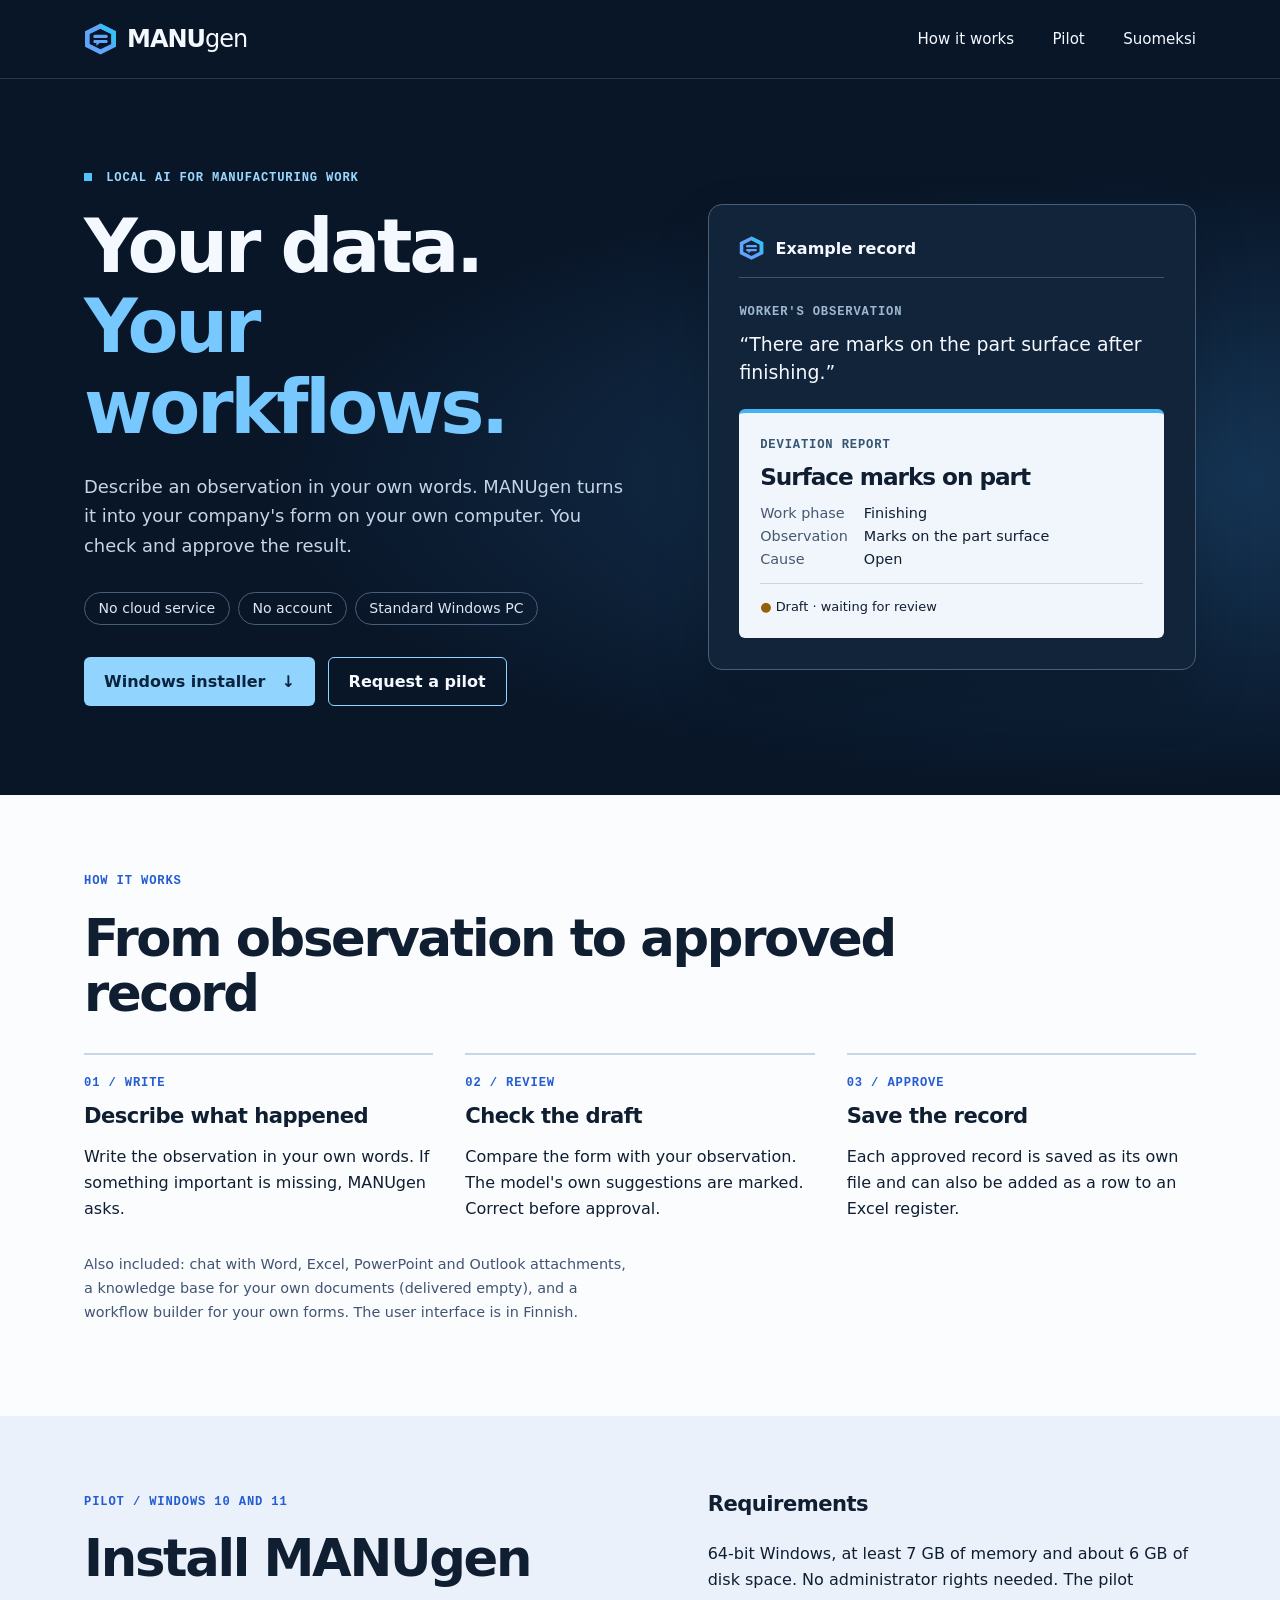
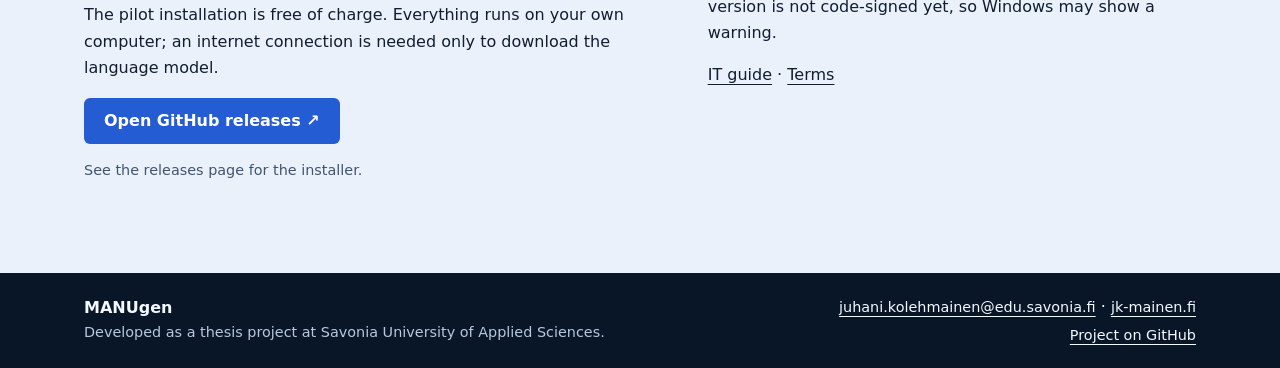
==== docs/en/index.html @ 9ec80f02 "committed english pages aswell" ====
<!doctype html>
<html lang="en">
<head>
<meta charset="utf-8"><meta name="viewport" content="width=device-width,initial-scale=1">
<title>MANUgen · Local AI for manufacturing work</title>
<meta name="description" content="Describe a shop-floor observation in your own words. MANUgen turns it into a draft record on your own computer, without a cloud service.">
<link rel="alternate" hreflang="fi" href="https://juhanikol.github.io/manugen/"><link rel="alternate" hreflang="en" href="https://juhanikol.github.io/manugen/en/">
<link rel="icon" href="../assets/brand-symbol.svg"><link rel="stylesheet" href="../style.css"><script src="../release.js" defer></script>
</head>
<body><a class="skip" href="#content">Skip to content</a>
<header><div class="wrap bar"><a class="wordmark" href="#content"><img src="../assets/brand-symbol-dark.svg" alt="">MANU<span>gen</span></a><nav aria-label="Main menu"><a href="#use">How it works</a><a href="#pilot">Pilot</a><a href="../" hreflang="fi" lang="fi">Suomeksi</a></nav></div></header>
<main id="content"><div class="hero"><div class="wrap intro"><div>
<p class="label"><i></i> Local AI for manufacturing work</p>
<h1>Your data.<br><em>Your<br>workflows.</em></h1>
<p class="lead">Describe an observation in your own words. MANUgen turns it into your company's form on your own computer. You check and approve the result.</p>
<ul class="chips" aria-label="Key facts"><li>No cloud service</li><li>No account</li><li>Standard Windows PC</li></ul>
<div class="actions"><a class="button" href="#pilot">Windows installer <span aria-hidden="true">↓</span></a><a class="button ghost" href="mailto:juhani.kolehmainen@edu.savonia.fi?subject=MANUgen%20pilot">Request a pilot</a></div></div>
<figure class="sample"><figcaption><img src="../assets/brand-symbol-dark.svg" alt=""> Example record</figcaption>
<div class="input"><small>WORKER'S OBSERVATION</small><blockquote>“There are marks on the part surface after finishing.”</blockquote></div>
<div class="sheet"><small>DEVIATION REPORT</small><h2>Surface marks on part</h2><dl><dt>Work phase</dt><dd>Finishing</dd><dt>Observation</dt><dd>Marks on the part surface</dd><dt>Cause</dt><dd>Open</dd></dl><p class="status"><b aria-hidden="true">●</b> Draft · waiting for review</p></div></figure></div></div>

<section class="wrap section" id="use"><p class="label">How it works</p><h2>From observation to approved record</h2>
<div class="steps"><article><span>01 / Write</span><h3>Describe what happened</h3><p>Write the observation in your own words. If something important is missing, MANUgen asks.</p></article>
<article><span>02 / Review</span><h3>Check the draft</h3><p>Compare the form with your observation. The model's own suggestions are marked. Correct before approval.</p></article>
<article><span>03 / Approve</span><h3>Save the record</h3><p>Each approved record is saved as its own file and can also be added as a row to an Excel register.</p></article></div>
<p class="small">Also included: chat with Word, Excel, PowerPoint and Outlook attachments, a knowledge base for your own documents (delivered empty), and a workflow builder for your own forms. The user interface is in Finnish.</p>
</section>

<section class="band" id="pilot"><div class="wrap split install"><div><p class="label">Pilot / Windows 10 and 11</p><h2>Install MANUgen</h2><p>The pilot installation is free of charge. Everything runs on your own computer; an internet connection is needed only to download the language model.</p>
<a class="button" id="release" href="https://github.com/juhanikol/manugen/releases">Open GitHub releases ↗</a><p id="availability" role="status">See the releases page for the installer.</p></div>
<div><h3>Requirements</h3><p>64-bit Windows, at least 7 GB of memory and about 6 GB of disk space. No administrator rights needed. The pilot version is not code-signed yet, so Windows may show a warning.</p>
<p><a href="https://github.com/juhanikol/manugen/blob/main/IT-GUIDE.md">IT guide</a> · <a href="https://github.com/juhanikol/manugen/blob/main/LICENSE">Terms</a></p></div></div></section></main>
<footer><div class="wrap bar"><div><strong>MANUgen</strong><p class="small">Developed as a thesis project at Savonia University of Applied Sciences.</p></div><address><a href="mailto:juhani.kolehmainen@edu.savonia.fi">juhani.kolehmainen@edu.savonia.fi</a> · <a href="https://jk-mainen.fi/">jk-mainen.fi</a><br><a href="https://github.com/juhanikol/manugen">Project on GitHub</a></address></div></footer></body></html>
---- docs/style.css ----
:root{color-scheme:light;--ink:#101e32;--navy:#091628;--blue:#245cd3;--line:#c8d5e4;font-family:"Segoe UI",system-ui,sans-serif;color:var(--ink);background:#fbfcfe}
*{box-sizing:border-box}body,figure,blockquote,dl,dd{margin:0}a{color:inherit;text-underline-offset:4px}a:focus-visible,summary:focus-visible{outline:3px solid #e08b16;outline-offset:4px}.skip{position:absolute;left:1rem;top:-6rem;padding:.8rem;background:white;z-index:2}.skip:focus{top:1rem}.wrap{max-width:1240px;margin:auto;padding-inline:clamp(20px,5vw,80px)}header,.hero,footer{background:var(--navy);color:#f4f8ff}.bar{display:flex;align-items:center;justify-content:space-between;gap:1rem;min-height:78px}.wordmark{display:inline-flex;align-items:center;font-size:24px;font-weight:750;text-decoration:none;letter-spacing:-1px}.wordmark span{font-weight:400}.wordmark img{width:33px;margin-right:10px}nav{display:flex;gap:clamp(.7rem,3vw,2.6rem)}nav a{font-size:.94rem;text-decoration:none}nav a:hover,footer a:hover{text-decoration:underline}.hero{border-top:1px solid #263751;background-image:radial-gradient(ellipse at 88% 56%,#163758 0,transparent 54%)}.intro,.split{display:grid;grid-template-columns:1.12fr 1fr;align-items:center;gap:clamp(2rem,6vw,6rem)}.intro{padding-block:clamp(3.5rem,7vw,7rem)}.label,small,.steps article>span{font:650 .76rem/1.6 ui-monospace,Consolas,monospace;letter-spacing:.07em;text-transform:uppercase}.label{color:var(--blue);margin:0 0 1.2rem}.hero .label{color:#99d8ff}i{display:inline-block;width:8px;height:8px;background:#52c1fa;margin-right:6px}h1,h2,h3{margin:0;line-height:1.08;letter-spacing:-.045em}h1{font-size:clamp(3rem,5.8vw,5.2rem)}h1 em{color:#77c8ff;font-style:normal}p,li{line-height:1.65}.lead{font-size:1.12rem;color:#c5d5e7;max-width:48ch;margin:1.5rem 0 2rem}.button{display:inline-flex;align-items:center;gap:1rem;padding:.86rem 1.25rem;background:var(--blue);color:white;border-radius:6px;font-weight:650;text-decoration:none}.hero .button{background:#91d5ff;color:#0b233d}.button:hover{filter:brightness(.92)}.sample{border:1px solid #47607a;border-radius:14px;background:#12243a;padding:clamp(1rem,2.4vw,2rem);box-shadow:0 26px 55px #0003}.sample figcaption{display:flex;gap:.7rem;align-items:center;border-bottom:1px solid #405168;padding-bottom:1rem;font-weight:650}.sample img{width:25px}.input{padding:1.4rem 0}.input small{color:#9eb8d1}blockquote{font-size:1.18rem;line-height:1.45;margin-top:.55rem}.sheet{background:#f1f6fd;color:var(--ink);padding:1.3rem;border-radius:6px;border-top:4px solid #43b3f4}.sheet small{color:#365571}.sheet h2{font-size:1.45rem;margin:.5rem 0 1rem}dl{display:grid;grid-template-columns:auto 1fr;gap:.45rem 1rem;font-size:.9rem}dt{color:#465970}.status{font-size:.81rem;margin:1rem 0 0;padding-top:.75rem;border-top:1px solid var(--line)}.status b{color:#946009}.section,.band{padding-block:clamp(3rem,6vw,6rem)}h2{font-size:clamp(2rem,4vw,3.3rem);max-width:24ch}h3{font-size:1.32rem;letter-spacing:-.025em}.steps{display:grid;grid-template-columns:repeat(3,1fr);gap:2rem;margin-top:2rem}.steps article{border-top:2px solid var(--line);padding-top:1rem}.steps article>span{color:var(--blue)}.steps h3{margin-top:.7rem}.section p,.band p{max-width:60ch}.band{background:#eaf1fa}.details{background:white;border:1px solid var(--line);padding:1.5rem;border-radius:10px}.details h3{margin-bottom:1rem}details{border-top:1px solid var(--line)}summary{cursor:pointer;font-weight:650;padding:.9rem 0}details p{margin:0 0 1rem}.install{align-items:start}.install li{padding:.35rem 0 .35rem .35rem}.install li::marker{font-weight:700;color:var(--blue)}ol{padding-left:1.35rem}#availability{font-size:.9rem;color:#405571}footer a{font-size:.9rem}img{max-width:100%}
.chips{display:flex;flex-wrap:wrap;gap:.5rem;list-style:none;padding:0;margin:0 0 2rem}.chips li{border:1px solid #47607a;border-radius:100px;padding:.3rem .85rem;font-size:.88rem;color:#dbe8f6;line-height:1.5}.actions{display:flex;flex-wrap:wrap;gap:.8rem}.hero .button.ghost{background:transparent;color:#f4f8ff;border:1px solid #91d5ff}.cards{display:grid;grid-template-columns:repeat(4,1fr);gap:1.4rem;margin-top:2rem}.cards article{background:white;border:1px solid var(--line);border-radius:10px;padding:1.4rem}.cards p{margin:.8rem 0 0;font-size:.96rem}.facts{list-style:none;padding:0;margin:0;display:grid;gap:1rem}.facts li{border-top:2px solid var(--line);padding-top:.8rem}.small{font-size:.9rem;color:#405571}footer .small{color:#b7c8dc;margin:.2rem 0 0}address{font-style:normal;text-align:right;line-height:1.8}footer .bar{padding-block:1.2rem}.demo{display:block;width:100%;max-width:960px;margin-top:2rem;border-radius:10px;border:1px solid var(--line);background:#091628}.install h3+p,.install ol+h3{margin-top:1.6rem}
@media(max-width:1000px){.cards{grid-template-columns:repeat(2,1fr)}}
@media(max-width:760px){.intro,.split,.steps,.cards{grid-template-columns:1fr}address{text-align:left}footer .bar{flex-direction:column;align-items:flex-start}.steps{gap:1rem}.bar{min-height:64px}.intro{gap:2rem}.sample{max-width:540px}.steps p{margin-bottom:0}}
@media(max-width:400px){header .bar{flex-wrap:wrap;padding-block:.85rem}footer .bar{flex-wrap:wrap;padding-block:1rem}}
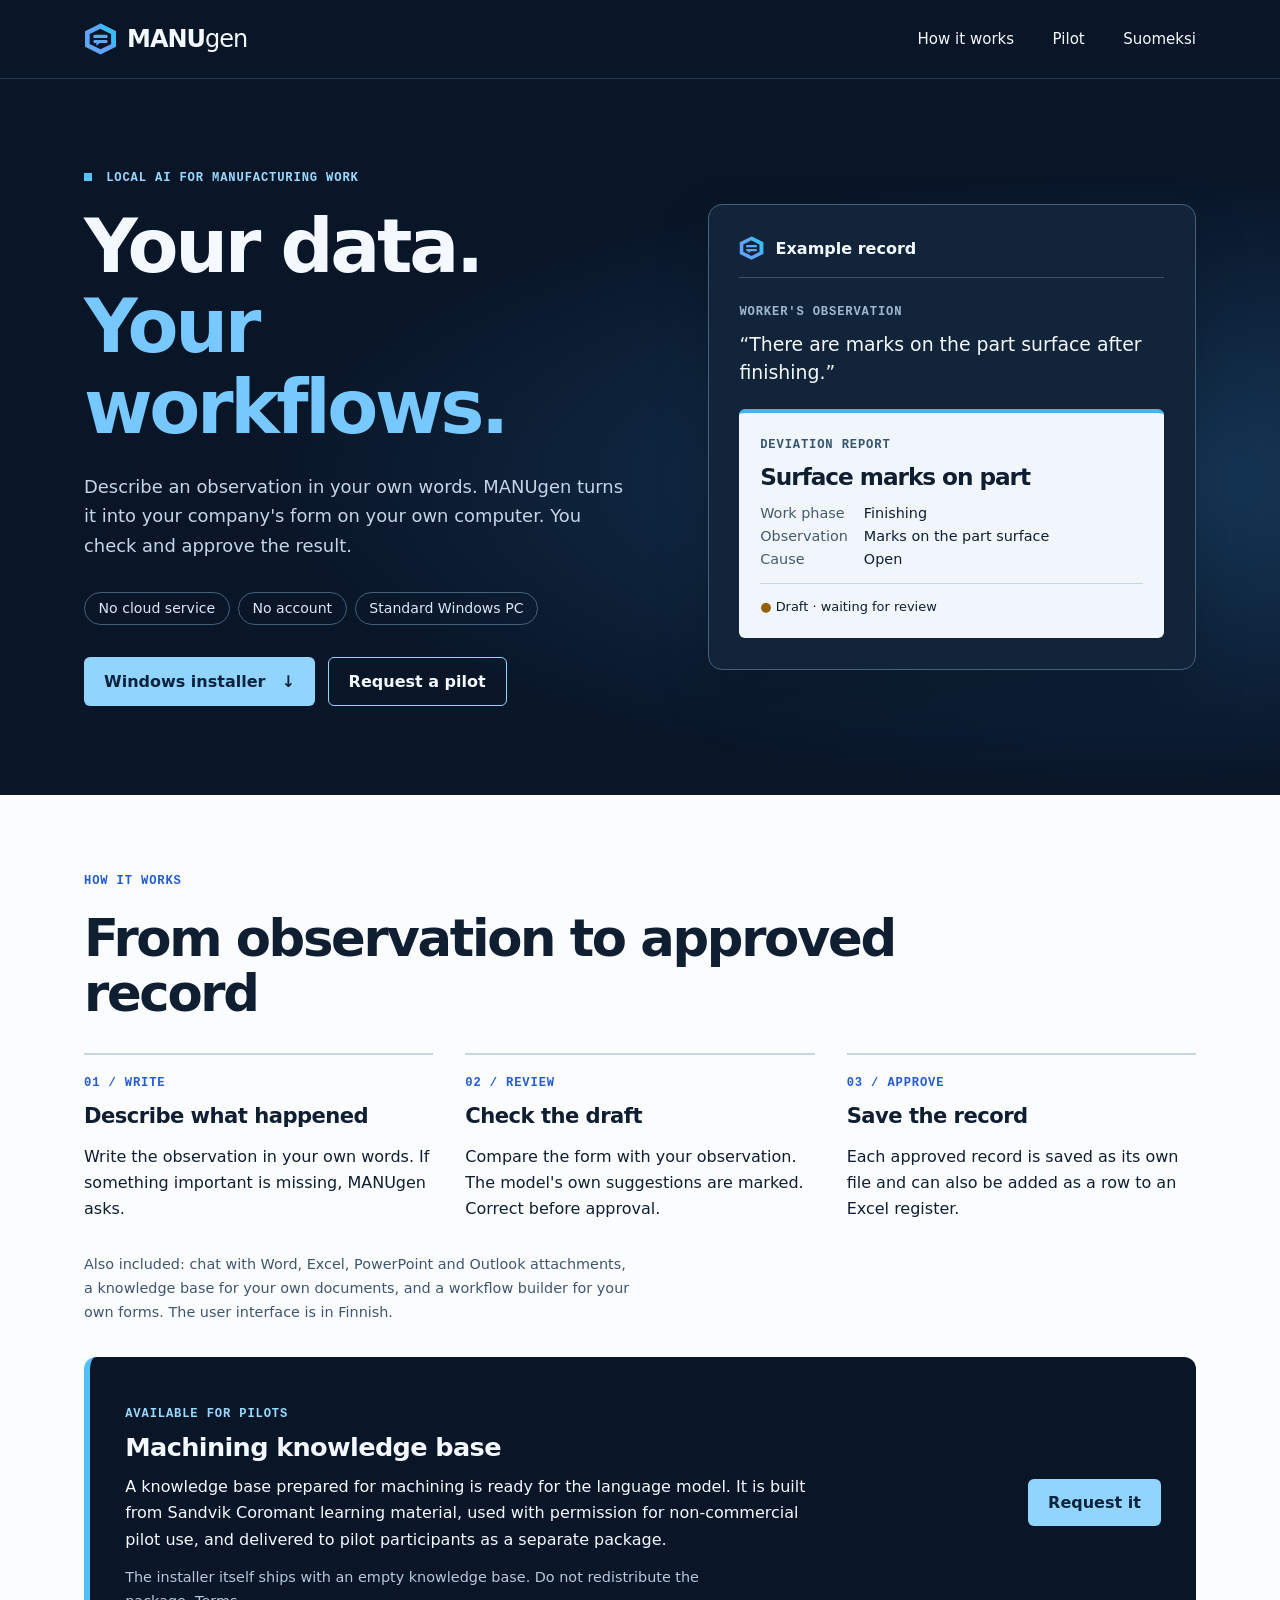
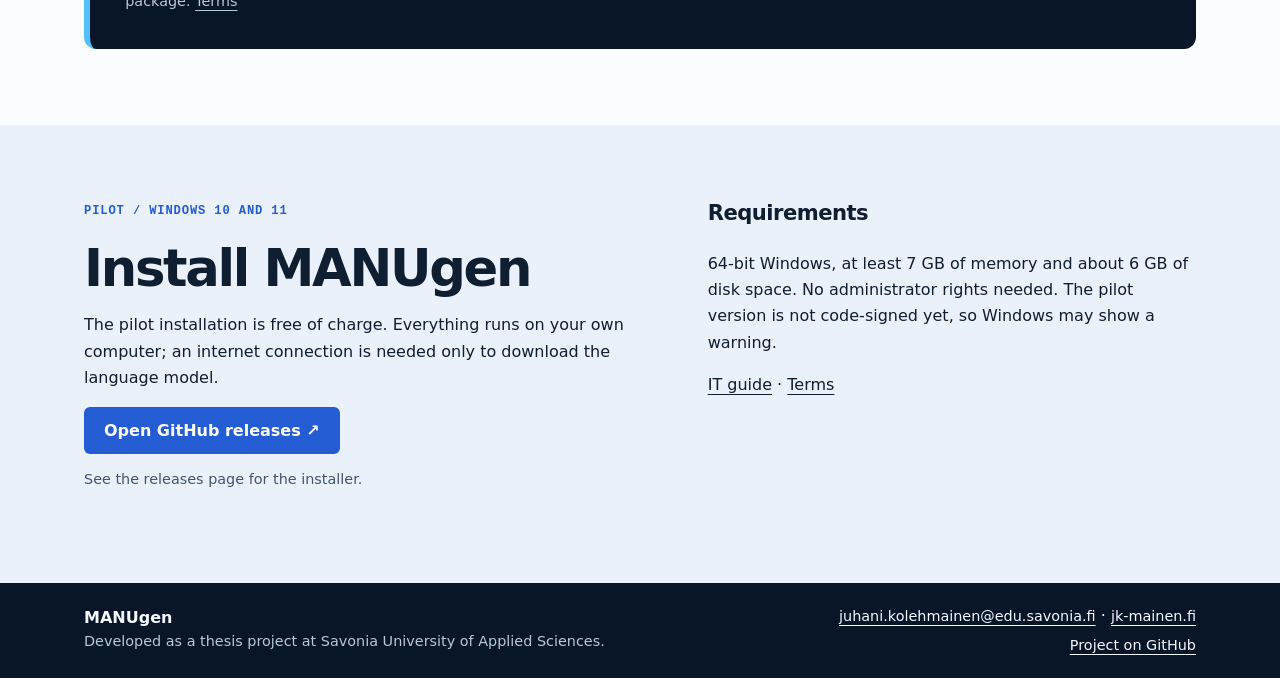
==== commit 889a319b: "manugen knowledge base information" ====
--- a/docs/en/index.html
+++ b/docs/en/index.html
@@ -23,7 +23,10 @@
 <div class="steps"><article><span>01 / Write</span><h3>Describe what happened</h3><p>Write the observation in your own words. If something important is missing, MANUgen asks.</p></article>
 <article><span>02 / Review</span><h3>Check the draft</h3><p>Compare the form with your observation. The model's own suggestions are marked. Correct before approval.</p></article>
 <article><span>03 / Approve</span><h3>Save the record</h3><p>Each approved record is saved as its own file and can also be added as a row to an Excel register.</p></article></div>
-<p class="small">Also included: chat with Word, Excel, PowerPoint and Outlook attachments, a knowledge base for your own documents (delivered empty), and a workflow builder for your own forms. The user interface is in Finnish.</p>
+<p class="small">Also included: chat with Word, Excel, PowerPoint and Outlook attachments, a knowledge base for your own documents, and a workflow builder for your own forms. The user interface is in Finnish.</p>
+<aside class="callout" id="knowledge"><div><p class="label">Available for pilots</p><h3>Machining knowledge base</h3><p>A knowledge base prepared for machining is ready for the language model. It is built from Sandvik Coromant learning material, used with permission for non-commercial pilot use, and delivered to pilot participants as a separate package.</p>
+<p class="small">The installer itself ships with an empty knowledge base. Do not redistribute the package. <a href="https://github.com/juhanikol/manugen/blob/main/licenses/content/sandvik-coromant-NOTICE.txt">Terms</a></p></div>
+<a class="button" href="mailto:juhani.kolehmainen@edu.savonia.fi?subject=MANUgen%20-%20machining%20knowledge%20base">Request it</a></aside>
 </section>
 
 <section class="band" id="pilot"><div class="wrap split install"><div><p class="label">Pilot / Windows 10 and 11</p><h2>Install MANUgen</h2><p>The pilot installation is free of charge. Everything runs on your own computer; an internet connection is needed only to download the language model.</p>
--- a/docs/style.css
+++ b/docs/style.css
@@ -1,6 +1,6 @@
 :root{color-scheme:light;--ink:#101e32;--navy:#091628;--blue:#245cd3;--line:#c8d5e4;font-family:"Segoe UI",system-ui,sans-serif;color:var(--ink);background:#fbfcfe}
 *{box-sizing:border-box}body,figure,blockquote,dl,dd{margin:0}a{color:inherit;text-underline-offset:4px}a:focus-visible,summary:focus-visible{outline:3px solid #e08b16;outline-offset:4px}.skip{position:absolute;left:1rem;top:-6rem;padding:.8rem;background:white;z-index:2}.skip:focus{top:1rem}.wrap{max-width:1240px;margin:auto;padding-inline:clamp(20px,5vw,80px)}header,.hero,footer{background:var(--navy);color:#f4f8ff}.bar{display:flex;align-items:center;justify-content:space-between;gap:1rem;min-height:78px}.wordmark{display:inline-flex;align-items:center;font-size:24px;font-weight:750;text-decoration:none;letter-spacing:-1px}.wordmark span{font-weight:400}.wordmark img{width:33px;margin-right:10px}nav{display:flex;gap:clamp(.7rem,3vw,2.6rem)}nav a{font-size:.94rem;text-decoration:none}nav a:hover,footer a:hover{text-decoration:underline}.hero{border-top:1px solid #263751;background-image:radial-gradient(ellipse at 88% 56%,#163758 0,transparent 54%)}.intro,.split{display:grid;grid-template-columns:1.12fr 1fr;align-items:center;gap:clamp(2rem,6vw,6rem)}.intro{padding-block:clamp(3.5rem,7vw,7rem)}.label,small,.steps article>span{font:650 .76rem/1.6 ui-monospace,Consolas,monospace;letter-spacing:.07em;text-transform:uppercase}.label{color:var(--blue);margin:0 0 1.2rem}.hero .label{color:#99d8ff}i{display:inline-block;width:8px;height:8px;background:#52c1fa;margin-right:6px}h1,h2,h3{margin:0;line-height:1.08;letter-spacing:-.045em}h1{font-size:clamp(3rem,5.8vw,5.2rem)}h1 em{color:#77c8ff;font-style:normal}p,li{line-height:1.65}.lead{font-size:1.12rem;color:#c5d5e7;max-width:48ch;margin:1.5rem 0 2rem}.button{display:inline-flex;align-items:center;gap:1rem;padding:.86rem 1.25rem;background:var(--blue);color:white;border-radius:6px;font-weight:650;text-decoration:none}.hero .button{background:#91d5ff;color:#0b233d}.button:hover{filter:brightness(.92)}.sample{border:1px solid #47607a;border-radius:14px;background:#12243a;padding:clamp(1rem,2.4vw,2rem);box-shadow:0 26px 55px #0003}.sample figcaption{display:flex;gap:.7rem;align-items:center;border-bottom:1px solid #405168;padding-bottom:1rem;font-weight:650}.sample img{width:25px}.input{padding:1.4rem 0}.input small{color:#9eb8d1}blockquote{font-size:1.18rem;line-height:1.45;margin-top:.55rem}.sheet{background:#f1f6fd;color:var(--ink);padding:1.3rem;border-radius:6px;border-top:4px solid #43b3f4}.sheet small{color:#365571}.sheet h2{font-size:1.45rem;margin:.5rem 0 1rem}dl{display:grid;grid-template-columns:auto 1fr;gap:.45rem 1rem;font-size:.9rem}dt{color:#465970}.status{font-size:.81rem;margin:1rem 0 0;padding-top:.75rem;border-top:1px solid var(--line)}.status b{color:#946009}.section,.band{padding-block:clamp(3rem,6vw,6rem)}h2{font-size:clamp(2rem,4vw,3.3rem);max-width:24ch}h3{font-size:1.32rem;letter-spacing:-.025em}.steps{display:grid;grid-template-columns:repeat(3,1fr);gap:2rem;margin-top:2rem}.steps article{border-top:2px solid var(--line);padding-top:1rem}.steps article>span{color:var(--blue)}.steps h3{margin-top:.7rem}.section p,.band p{max-width:60ch}.band{background:#eaf1fa}.details{background:white;border:1px solid var(--line);padding:1.5rem;border-radius:10px}.details h3{margin-bottom:1rem}details{border-top:1px solid var(--line)}summary{cursor:pointer;font-weight:650;padding:.9rem 0}details p{margin:0 0 1rem}.install{align-items:start}.install li{padding:.35rem 0 .35rem .35rem}.install li::marker{font-weight:700;color:var(--blue)}ol{padding-left:1.35rem}#availability{font-size:.9rem;color:#405571}footer a{font-size:.9rem}img{max-width:100%}
-.chips{display:flex;flex-wrap:wrap;gap:.5rem;list-style:none;padding:0;margin:0 0 2rem}.chips li{border:1px solid #47607a;border-radius:100px;padding:.3rem .85rem;font-size:.88rem;color:#dbe8f6;line-height:1.5}.actions{display:flex;flex-wrap:wrap;gap:.8rem}.hero .button.ghost{background:transparent;color:#f4f8ff;border:1px solid #91d5ff}.cards{display:grid;grid-template-columns:repeat(4,1fr);gap:1.4rem;margin-top:2rem}.cards article{background:white;border:1px solid var(--line);border-radius:10px;padding:1.4rem}.cards p{margin:.8rem 0 0;font-size:.96rem}.facts{list-style:none;padding:0;margin:0;display:grid;gap:1rem}.facts li{border-top:2px solid var(--line);padding-top:.8rem}.small{font-size:.9rem;color:#405571}footer .small{color:#b7c8dc;margin:.2rem 0 0}address{font-style:normal;text-align:right;line-height:1.8}footer .bar{padding-block:1.2rem}.demo{display:block;width:100%;max-width:960px;margin-top:2rem;border-radius:10px;border:1px solid var(--line);background:#091628}.install h3+p,.install ol+h3{margin-top:1.6rem}
+.chips{display:flex;flex-wrap:wrap;gap:.5rem;list-style:none;padding:0;margin:0 0 2rem}.chips li{border:1px solid #47607a;border-radius:100px;padding:.3rem .85rem;font-size:.88rem;color:#dbe8f6;line-height:1.5}.actions{display:flex;flex-wrap:wrap;gap:.8rem}.hero .button.ghost{background:transparent;color:#f4f8ff;border:1px solid #91d5ff}.cards{display:grid;grid-template-columns:repeat(4,1fr);gap:1.4rem;margin-top:2rem}.cards article{background:white;border:1px solid var(--line);border-radius:10px;padding:1.4rem}.cards p{margin:.8rem 0 0;font-size:.96rem}.facts{list-style:none;padding:0;margin:0;display:grid;gap:1rem}.facts li{border-top:2px solid var(--line);padding-top:.8rem}.small{font-size:.9rem;color:#405571}footer .small{color:#b7c8dc;margin:.2rem 0 0}address{font-style:normal;text-align:right;line-height:1.8}footer .bar{padding-block:1.2rem}.demo{display:block;width:100%;max-width:960px;margin-top:2rem;border-radius:10px;border:1px solid var(--line);background:#091628}.install h3+p,.install ol+h3{margin-top:1.6rem}.callout{display:flex;align-items:center;justify-content:space-between;gap:2rem;margin-top:2rem;background:var(--navy);color:#f4f8ff;border-radius:12px;padding:clamp(1.4rem,3vw,2.2rem);border-left:6px solid #52c1fa}.callout .label{color:#99d8ff;margin-bottom:.6rem}.callout h3{font-size:1.6rem}.callout p{margin:.8rem 0 0;max-width:70ch}.callout .small{color:#b7c8dc}.callout .button{background:#91d5ff;color:#0b233d;flex:none}
 @media(max-width:1000px){.cards{grid-template-columns:repeat(2,1fr)}}
-@media(max-width:760px){.intro,.split,.steps,.cards{grid-template-columns:1fr}address{text-align:left}footer .bar{flex-direction:column;align-items:flex-start}.steps{gap:1rem}.bar{min-height:64px}.intro{gap:2rem}.sample{max-width:540px}.steps p{margin-bottom:0}}
+@media(max-width:760px){.intro,.split,.steps,.cards{grid-template-columns:1fr}address{text-align:left}.callout{flex-direction:column;align-items:flex-start}footer .bar{flex-direction:column;align-items:flex-start}.steps{gap:1rem}.bar{min-height:64px}.intro{gap:2rem}.sample{max-width:540px}.steps p{margin-bottom:0}}
 @media(max-width:400px){header .bar{flex-wrap:wrap;padding-block:.85rem}footer .bar{flex-wrap:wrap;padding-block:1rem}}
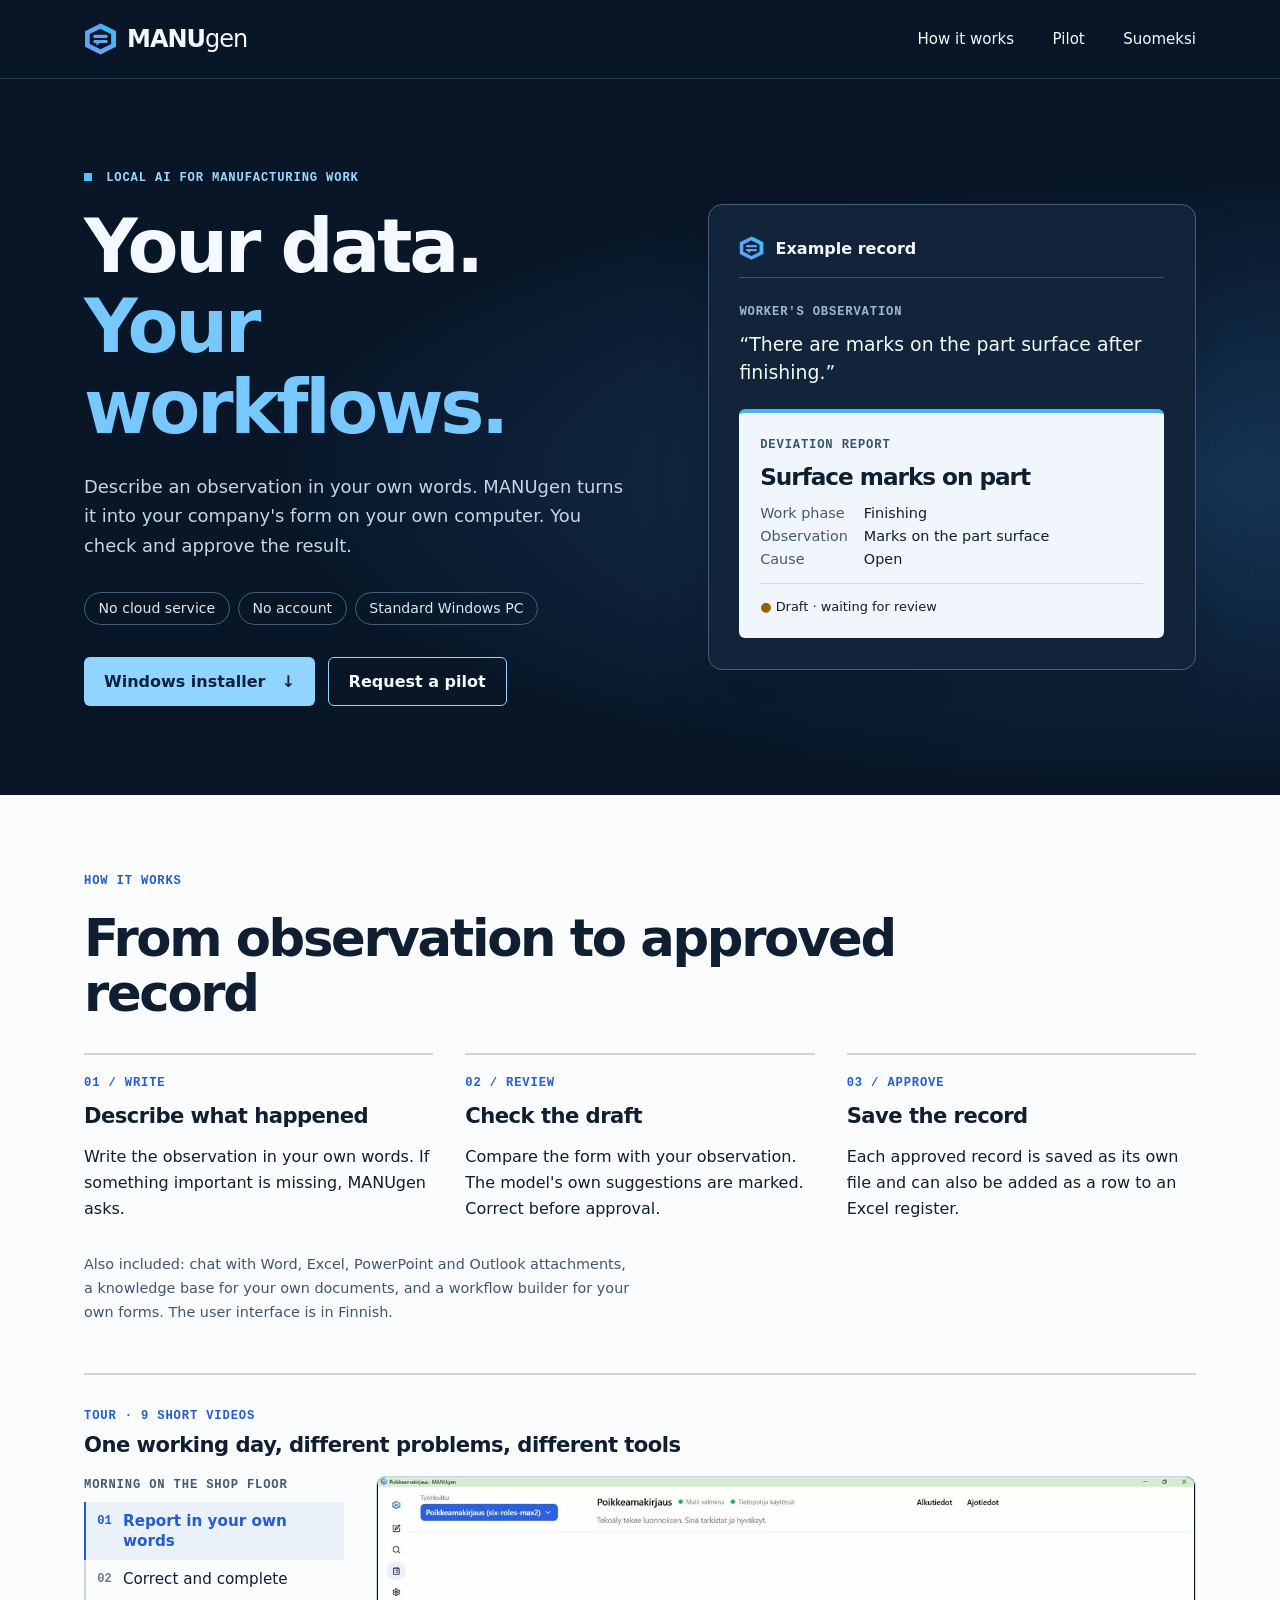
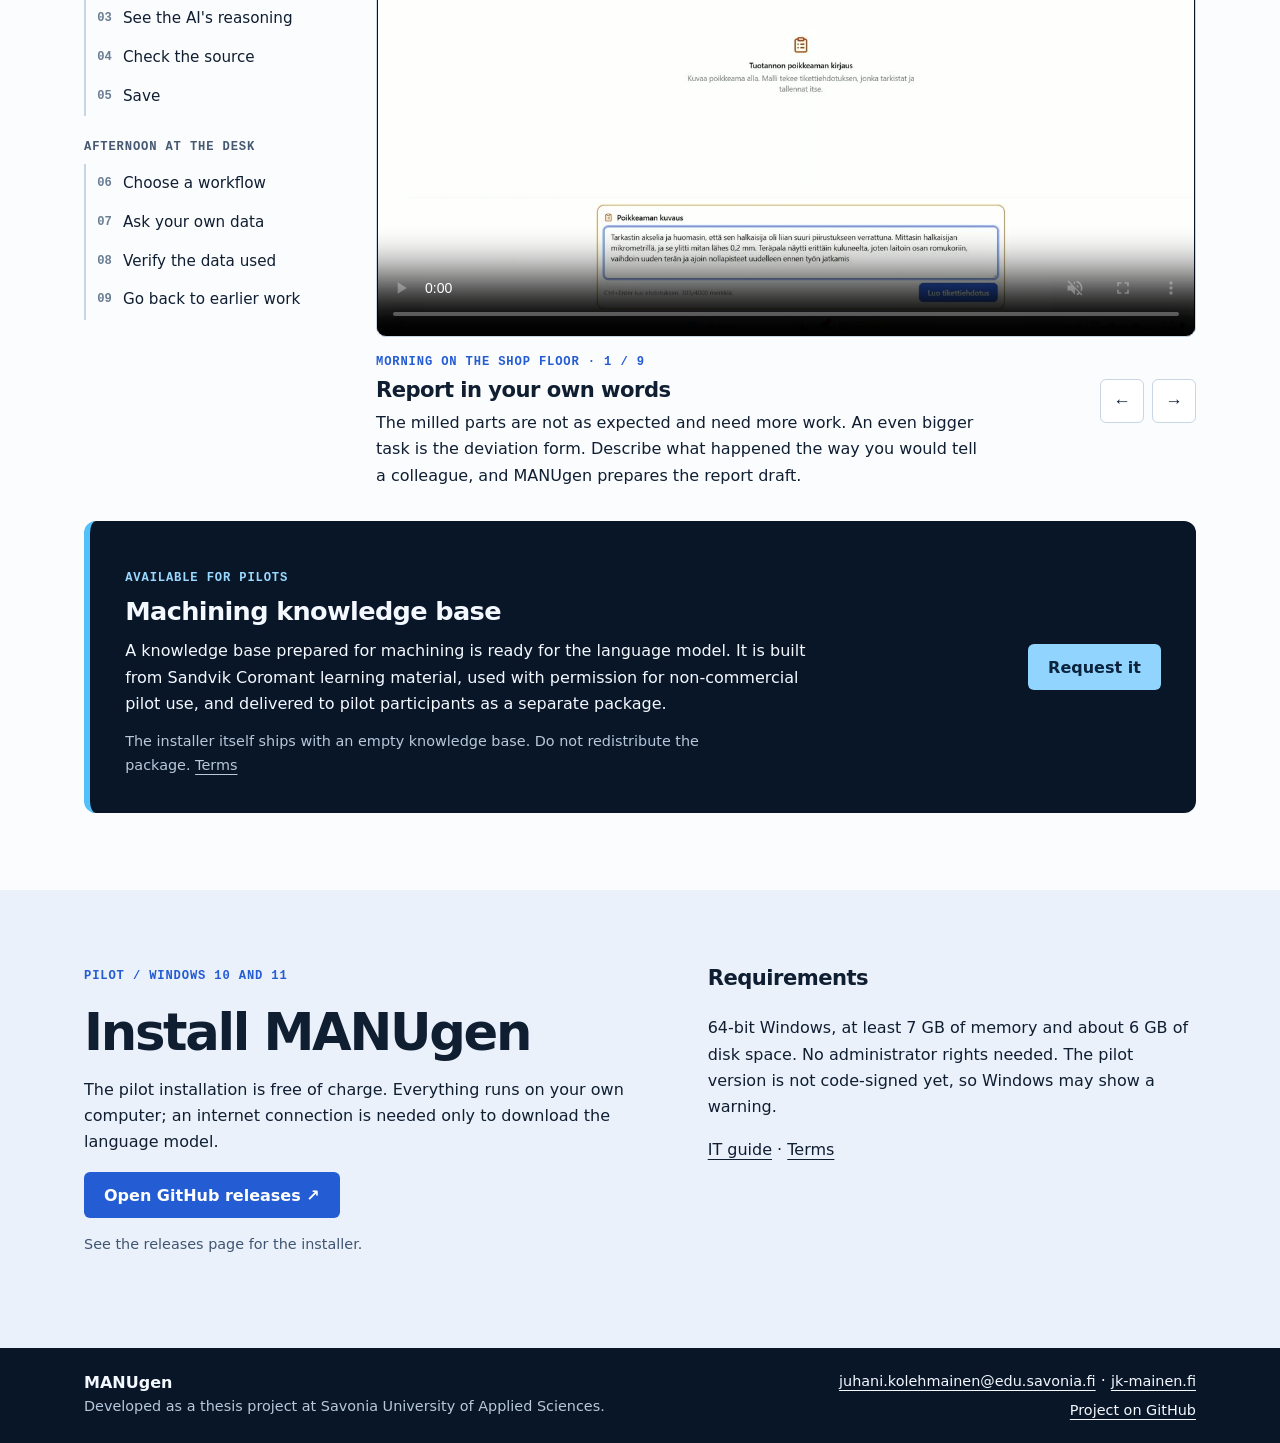
==== commit ce478fcb: "README tour to the pages" ====
--- a/docs/en/index.html
+++ b/docs/en/index.html
@@ -5,7 +5,7 @@
 <title>MANUgen · Local AI for manufacturing work</title>
 <meta name="description" content="Describe a shop-floor observation in your own words. MANUgen turns it into a draft record on your own computer, without a cloud service.">
 <link rel="alternate" hreflang="fi" href="https://juhanikol.github.io/manugen/"><link rel="alternate" hreflang="en" href="https://juhanikol.github.io/manugen/en/">
-<link rel="icon" href="../assets/brand-symbol.svg"><link rel="stylesheet" href="../style.css"><script src="../release.js" defer></script>
+<link rel="icon" href="../assets/brand-symbol.svg"><link rel="stylesheet" href="../style.css"><script src="../release.js" defer></script><script src="../tour.js" defer></script>
 </head>
 <body><a class="skip" href="#content">Skip to content</a>
 <header><div class="wrap bar"><a class="wordmark" href="#content"><img src="../assets/brand-symbol-dark.svg" alt="">MANU<span>gen</span></a><nav aria-label="Main menu"><a href="#use">How it works</a><a href="#pilot">Pilot</a><a href="../" hreflang="fi" lang="fi">Suomeksi</a></nav></div></header>
@@ -24,6 +24,22 @@
 <article><span>02 / Review</span><h3>Check the draft</h3><p>Compare the form with your observation. The model's own suggestions are marked. Correct before approval.</p></article>
 <article><span>03 / Approve</span><h3>Save the record</h3><p>Each approved record is saved as its own file and can also be added as a row to an Excel register.</p></article></div>
 <p class="small">Also included: chat with Word, Excel, PowerPoint and Outlook attachments, a knowledge base for your own documents, and a workflow builder for your own forms. The user interface is in Finnish.</p>
+<div class="tour" data-tour data-base="../assets/"><div class="tour-head"><p class="label">Tour · 9 short videos</p><h3>One working day, different problems, different tools</h3></div>
+<div class="tour-stage"><video src="../assets/start_processing.mp4" poster="../assets/start_processing.jpg" controls muted playsinline preload="metadata" aria-label="Report in your own words"></video>
+<div class="tour-caption" aria-live="polite"><p class="label"><span data-chapter>Morning on the shop floor</span> · <span data-count>1 / 9</span></p><h3 data-title>Report in your own words</h3><p data-text>The milled parts are not as expected and need more work. An even bigger task is the deviation form. Describe what happened the way you would tell a colleague, and MANUgen prepares the report draft.</p>
+<div class="tour-nav"><button type="button" data-prev aria-label="Previous video">←</button><button type="button" data-next aria-label="Next video">→</button></div></div></div>
+<nav class="tour-list" aria-label="Tour steps"><p class="tour-chapter">Morning on the shop floor</p><ol>
+<li><button type="button" data-video="start_processing" data-chapter="Morning on the shop floor" data-title="Report in your own words" aria-current="step"><span>01</span>Report in your own words</button><p hidden>The milled parts are not as expected and need more work. An even bigger task is the deviation form. Describe what happened the way you would tell a colleague, and MANUgen prepares the report draft.</p></li>
+<li><button type="button" data-video="change_value" data-chapter="Morning on the shop floor" data-title="Correct and complete"><span>02</span>Correct and complete</button><p hidden>Forgot something important? Change or add field values directly on the form.</p></li>
+<li><button type="button" data-video="review_AI_notes" data-chapter="Morning on the shop floor" data-title="See the AI's reasoning"><span>03</span>See the AI's reasoning</button><p hidden>Check what the AI offers as a solution and what it inferred from your description.</p></li>
+<li><button type="button" data-video="used_citations" data-chapter="Morning on the shop floor" data-title="Check the source"><span>04</span>Check the source</button><p hidden>Unsure about the suggested solution? Open the reference it is based on.</p></li>
+<li><button type="button" data-video="save_ticket" data-chapter="Morning on the shop floor" data-title="Save"><span>05</span>Save</button><p hidden>Everything looks fine and no field needs changing. Save, and the office reads the finished report. Nobody has to walk over to explain.</p></li>
+</ol><p class="tour-chapter">Afternoon at the desk</p><ol start="6">
+<li><button type="button" data-video="choose_workflow" data-chapter="Afternoon at the desk" data-title="Another task, another workflow"><span>06</span>Choose a workflow</button><p hidden>At the end of the month, handwritten shipping manifests must be entered into the system for your manager. Another task, another workflow: just choose which one to use.</p></li>
+<li><button type="button" data-video="use_knowledge_for_answers" data-chapter="Afternoon at the desk" data-title="Ask your own data"><span>07</span>Ask your own data</button><p hidden>Not everything can be a workflow, but your company's guidelines and specialist knowledge are in the knowledge base, even sensitive ones. MANUgen also runs in a closed network with no internet access.</p></li>
+<li><button type="button" data-video="review_used_citations" data-chapter="Afternoon at the desk" data-title="Verify the data used"><span>08</span>Verify the data used</button><p hidden>Check which references the answer is based on.</p></li>
+<li><button type="button" data-video="familiar_tools" data-chapter="Afternoon at the desk" data-title="Go back to earlier work"><span>09</span>Go back to earlier work</button><p hidden>Sometimes you need to return to what you have done. MANUgen already feels familiar: everything is where you expect it to be.</p></li>
+</ol></nav></div>
 <aside class="callout" id="knowledge"><div><p class="label">Available for pilots</p><h3>Machining knowledge base</h3><p>A knowledge base prepared for machining is ready for the language model. It is built from Sandvik Coromant learning material, used with permission for non-commercial pilot use, and delivered to pilot participants as a separate package.</p>
 <p class="small">The installer itself ships with an empty knowledge base. Do not redistribute the package. <a href="https://github.com/juhanikol/manugen/blob/main/licenses/content/sandvik-coromant-NOTICE.txt">Terms</a></p></div>
 <a class="button" href="mailto:juhani.kolehmainen@edu.savonia.fi?subject=MANUgen%20-%20machining%20knowledge%20base">Request it</a></aside>
--- a/docs/style.css
+++ b/docs/style.css
@@ -4,3 +4,6 @@
 @media(max-width:1000px){.cards{grid-template-columns:repeat(2,1fr)}}
 @media(max-width:760px){.intro,.split,.steps,.cards{grid-template-columns:1fr}address{text-align:left}.callout{flex-direction:column;align-items:flex-start}footer .bar{flex-direction:column;align-items:flex-start}.steps{gap:1rem}.bar{min-height:64px}.intro{gap:2rem}.sample{max-width:540px}.steps p{margin-bottom:0}}
 @media(max-width:400px){header .bar{flex-wrap:wrap;padding-block:.85rem}footer .bar{flex-wrap:wrap;padding-block:1rem}}
+.tour{display:grid;grid-template-columns:260px minmax(0,1fr);grid-template-areas:"head head" "list stage";gap:1.2rem 2rem;margin-top:3rem;padding-top:2rem;border-top:2px solid var(--line)}.tour-head{grid-area:head}.tour-head .label{margin-bottom:.5rem}.tour-stage{grid-area:stage;min-width:0}.tour video{display:block;width:100%;aspect-ratio:16/9;border-radius:10px;border:1px solid var(--line);background:var(--navy)}.tour-caption{display:grid;grid-template-columns:1fr auto;column-gap:1rem;padding-top:1rem}.tour-caption .label{grid-column:1/-1;margin-bottom:.4rem}.tour-caption p[data-text]{margin:.5rem 0 0;grid-column:1}.tour-nav{grid-column:2;grid-row:2/4;display:flex;gap:.5rem;align-self:start}.tour-nav button{width:44px;height:44px;border:1px solid var(--line);border-radius:6px;background:white;color:var(--ink);font-size:1.1rem;cursor:pointer}.tour-nav button:hover{border-color:var(--blue);color:var(--blue)}.tour-list{grid-area:list;display:block;min-width:0}.tour-chapter{font:650 .76rem/1.6 ui-monospace,Consolas,monospace;letter-spacing:.07em;text-transform:uppercase;color:#465970;margin:0 0 .4rem}.tour-list ol{list-style:none;padding:0;margin:0 0 1.4rem}.tour-list button{display:flex;gap:.7rem;width:100%;text-align:left;padding:.55rem .7rem;border:0;border-left:2px solid var(--line);background:none;color:var(--ink);font:inherit;font-size:.95rem;line-height:1.35;cursor:pointer}.tour-list button span{font:650 .76rem/1.75 ui-monospace,Consolas,monospace;color:#6a7d93}.tour-list button:hover{background:#eef3fa}.tour-list button[aria-current]{border-left-color:var(--blue);background:#eaf1fa;color:var(--blue);font-weight:650}.tour-list button[aria-current] span{color:var(--blue)}.tour button:focus-visible{outline:3px solid #e08b16;outline-offset:2px}
+@media(max-width:860px){.tour{grid-template-columns:1fr;grid-template-areas:"head" "stage" "list"}.tour-list{display:grid;grid-template-columns:1fr 1fr;column-gap:1rem}.tour-list ol{margin-bottom:0}.tour-chapter{grid-row:1}.tour-list button{padding:.45rem .5rem;font-size:.88rem}}
+@media(max-width:480px){.tour-list{grid-template-columns:1fr}.tour-chapter{grid-row:auto;margin-top:.8rem}}
